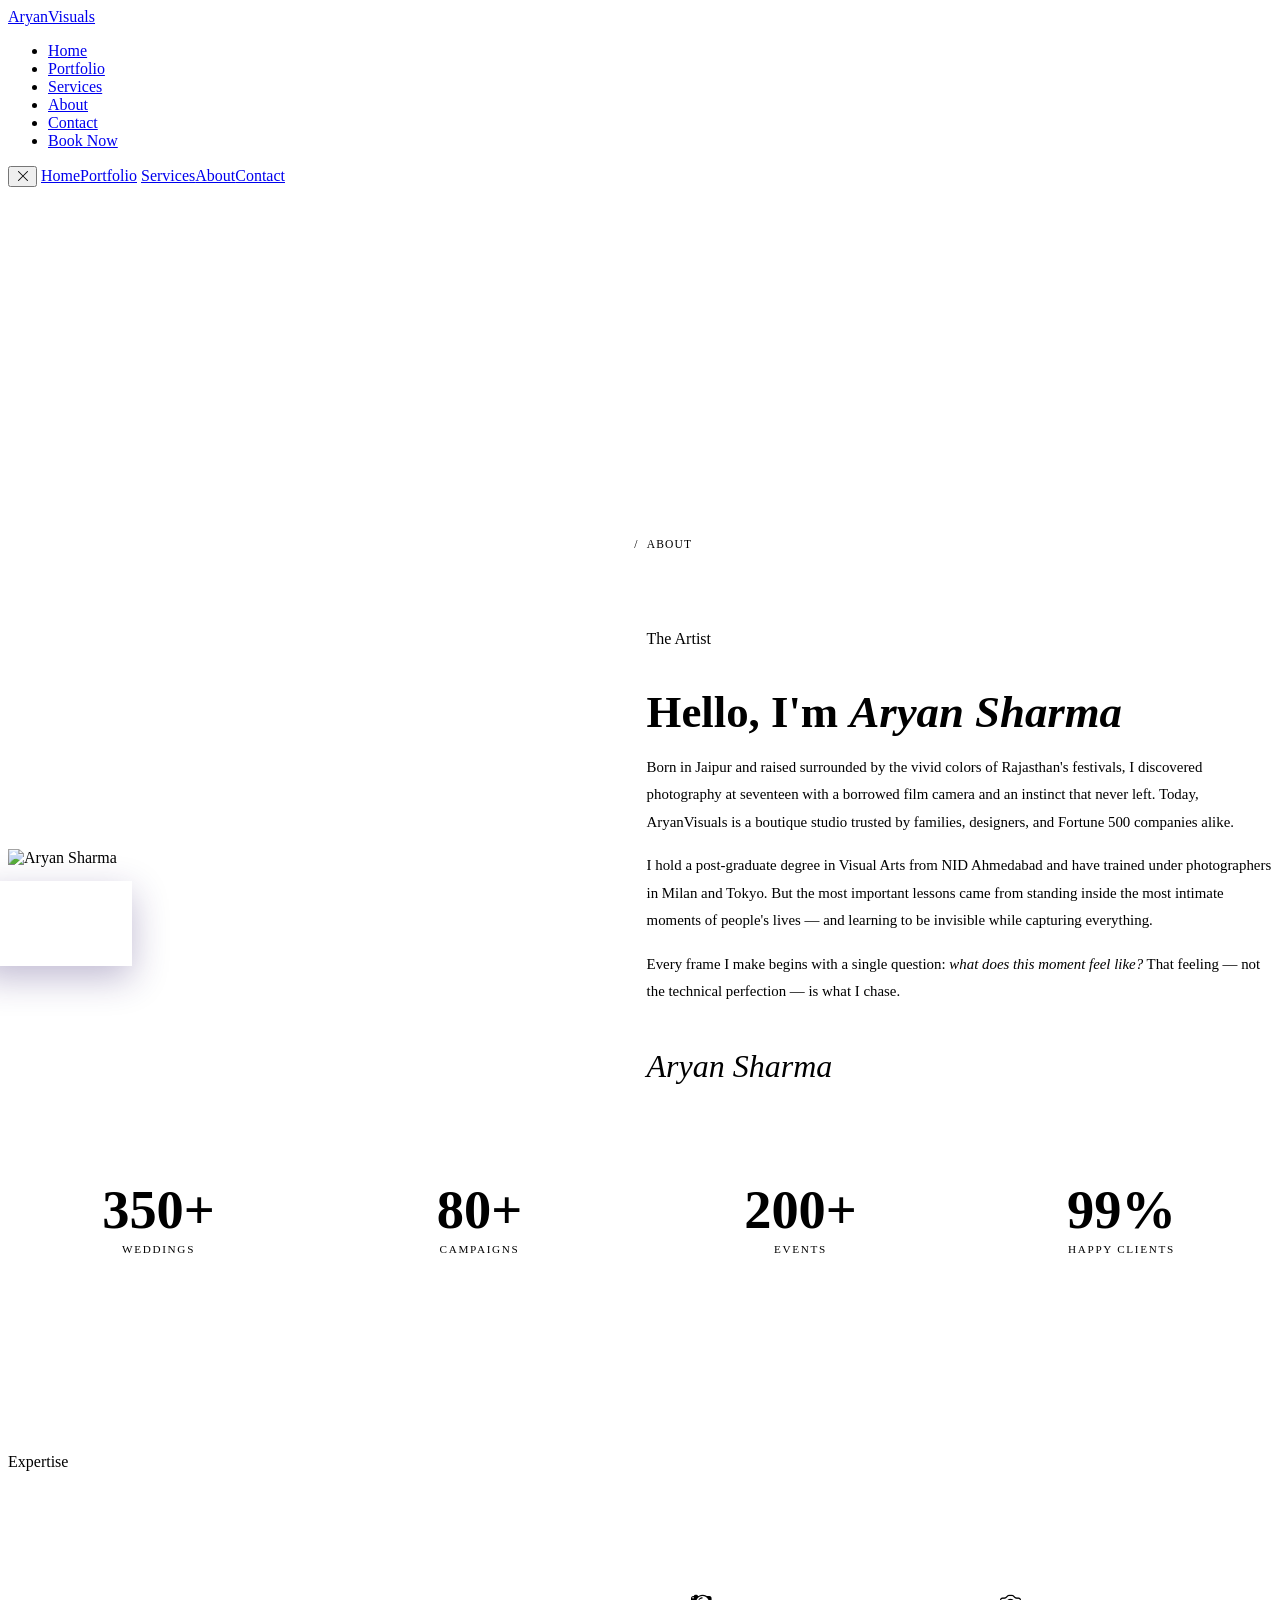
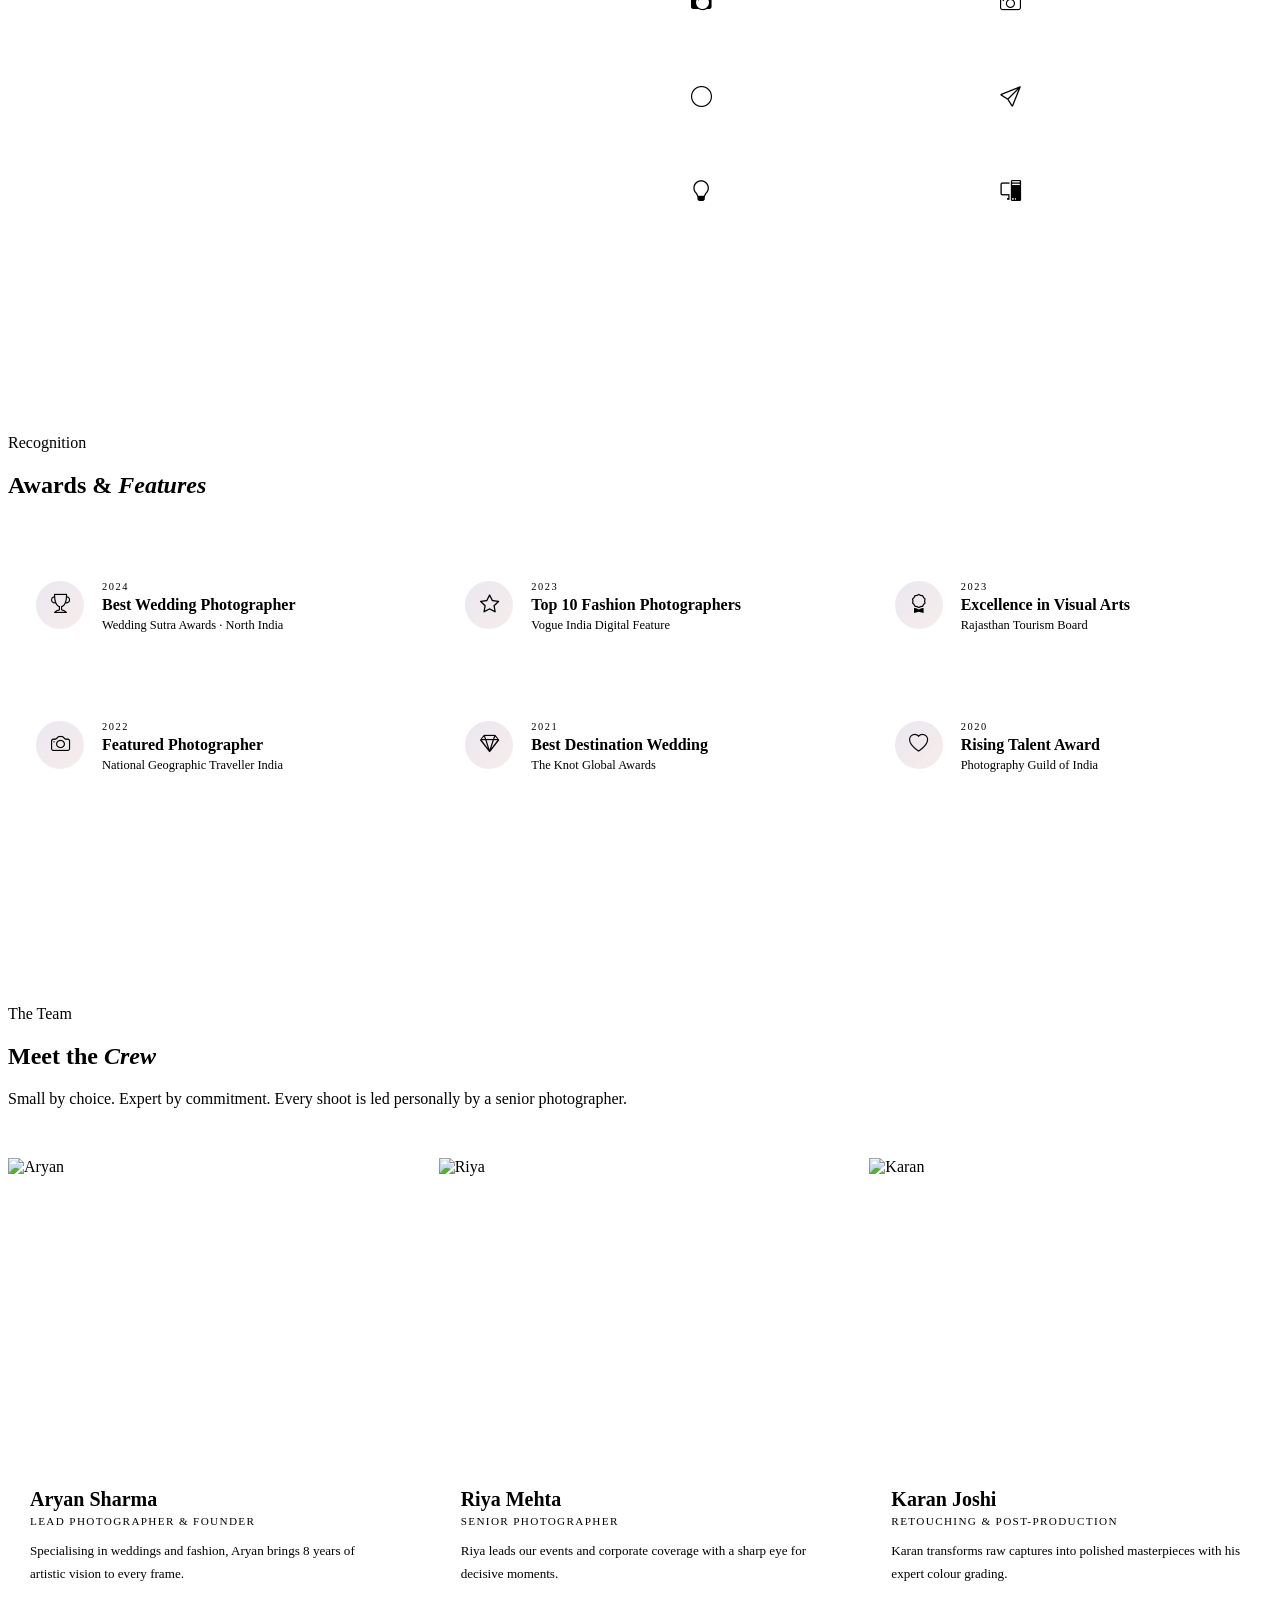
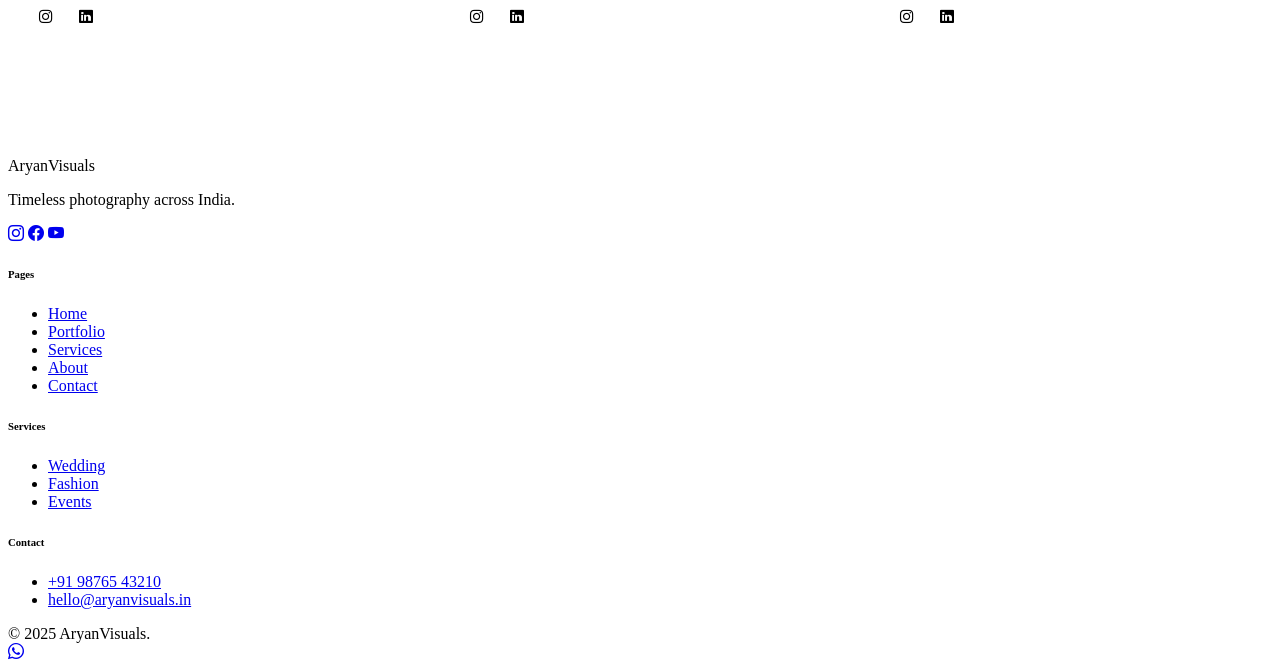
==== About.html @ 2bf503e8 "trendiges" ====
<!DOCTYPE html>
<html lang="en">
<head>
<meta charset="UTF-8"/><meta name="viewport" content="width=device-width,initial-scale=1"/>
<title>About — AryanVisuals</title>
<link rel="stylesheet" href="style.css"/>
<link href="https://cdn.jsdelivr.net/npm/bootstrap-icons@1.11.3/font/bootstrap-icons.min.css" rel="stylesheet"/>
<style>
.page-hero{padding:160px 0 80px;background:var(--grad);text-align:center;position:relative}
.page-hero h1{font-size:clamp(2.8rem,6vw,4.8rem);color:#fff;font-weight:700;margin-bottom:14px}
.page-hero p{color:rgba(255,255,255,.65);max-width:480px;margin:0 auto}
.breadcrumb-bar{display:flex;justify-content:center;gap:8px;margin-top:20px;font-size:.72rem;letter-spacing:.1em;text-transform:uppercase}
.breadcrumb-bar a{color:rgba(255,255,255,.5)}.breadcrumb-bar a:hover{color:var(--rose-lt)}
.breadcrumb-bar span{color:var(--rose-lt)}

/* About main */
.about-grid{display:grid;grid-template-columns:1fr 1.1fr;gap:70px;align-items:center}
.about-img-col{position:relative}
.about-main-img{width:100%;object-fit:cover;display:block}
.about-accent-box{
  position:absolute;bottom:-24px;right:-24px;
  width:160px;height:160px;
  border:2px solid var(--rose);z-index:-1;
}
.about-float-stat{
  position:absolute;top:32px;left:-28px;
  background:var(--violet);color:#fff;
  padding:18px 22px;box-shadow:0 12px 36px rgba(45,27,105,.3);
}
.float-num{font-family:'Cormorant Garamond',serif;font-size:2.4rem;font-weight:700;line-height:1;color:#fff}
.float-num span{color:var(--rose-lt)}
.float-lbl{font-size:.65rem;letter-spacing:.15em;text-transform:uppercase;color:rgba(255,255,255,.6)}
.about-text h2{font-size:clamp(2rem,3.5vw,3rem);margin-bottom:16px;color:var(--ink)}
.about-text h2 em{color:var(--violet2);font-style:italic}
.about-para{color:var(--muted);line-height:1.85;margin-bottom:16px;font-size:.93rem}
.about-sig{
  font-family:'Cormorant Garamond',serif;
  font-style:italic;font-size:2rem;color:var(--violet2);
  border-top:1px solid var(--border);padding-top:18px;margin-top:24px;
}

/* Stats band */
.stats-band{background:var(--champagne);padding:70px 0}
.stats-inner{display:grid;grid-template-columns:repeat(4,1fr);gap:20px}
.stat-box{text-align:center;padding:28px 16px}
.stat-num{
  font-family:'Cormorant Garamond',serif;
  font-size:3.4rem;font-weight:700;color:var(--violet);line-height:1;margin-bottom:6px;
}
.stat-num span{color:var(--rose)}
.stat-lbl{font-size:.7rem;letter-spacing:.15em;text-transform:uppercase;color:var(--muted)}

/* Skills */
.skills-section{background:var(--violet);padding:100px 0}
.skills-grid{display:grid;grid-template-columns:1fr 1fr;gap:60px;align-items:center;margin-top:50px}
.skill-item{margin-bottom:22px}
.skill-row{display:flex;justify-content:space-between;margin-bottom:8px;font-size:.8rem;color:rgba(255,255,255,.75)}
.skill-track{height:4px;background:rgba(255,255,255,.1);border-radius:2px;overflow:hidden}
.skill-fill{height:100%;background:linear-gradient(90deg,var(--rose),var(--rose-lt));border-radius:2px;width:0;transition:width 1.4s ease}
.gear-grid{display:grid;grid-template-columns:1fr 1fr;gap:16px}
.gear-card{
  background:rgba(255,255,255,.07);border:1px solid rgba(255,255,255,.1);
  padding:20px;display:flex;gap:14px;align-items:flex-start;
  transition:border-color .25s;
}
.gear-card:hover{border-color:var(--rose-lt)}
.gear-icon{font-size:1.3rem;color:var(--rose-lt);flex-shrink:0;margin-top:2px}
.gear-name{color:#fff;font-weight:600;font-size:.85rem;margin-bottom:2px}
.gear-desc{color:rgba(255,255,255,.45);font-size:.75rem;line-height:1.5}

/* Awards */
.awards-section{padding:100px 0}
.awards-grid{display:grid;grid-template-columns:repeat(3,1fr);gap:24px;margin-top:50px}
.award-card{
  padding:32px 28px;border:1px solid var(--border);
  display:flex;gap:18px;align-items:flex-start;
  transition:transform .3s,box-shadow .3s;
}
.award-card:hover{transform:translateY(-6px);box-shadow:0 16px 40px rgba(45,27,105,.1)}
.award-icon{
  width:48px;height:48px;border-radius:50%;
  background:linear-gradient(135deg,rgba(45,27,105,.1),rgba(200,131,122,.15));
  display:flex;align-items:center;justify-content:center;
  font-size:1.2rem;color:var(--violet2);flex-shrink:0;
}
.award-year{font-size:.65rem;letter-spacing:.15em;text-transform:uppercase;color:var(--rose);margin-bottom:4px}
.award-title{font-size:1rem;color:var(--ink);margin-bottom:4px;font-family:'Cormorant Garamond',serif;font-weight:600}
.award-org{font-size:.78rem;color:var(--muted)}

/* Team */
.team-section{background:var(--champagne);padding:100px 0}
.team-grid{display:grid;grid-template-columns:repeat(3,1fr);gap:28px;margin-top:50px}
.team-card{background:var(--white);overflow:hidden;transition:box-shadow .3s}
.team-card:hover{box-shadow:0 20px 50px rgba(45,27,105,.12)}
.team-img{height:280px;overflow:hidden}
.team-img img{width:100%;height:100%;object-fit:cover;object-position:top;transition:transform .5s}
.team-card:hover .team-img img{transform:scale(1.05)}
.team-info{padding:24px 22px}
.team-name{font-size:1.25rem;color:var(--ink);margin-bottom:4px}
.team-role{font-size:.7rem;letter-spacing:.12em;text-transform:uppercase;color:var(--rose);margin-bottom:10px;display:block}
.team-bio{font-size:.82rem;color:var(--muted);line-height:1.7;margin-bottom:16px}
.team-soc{display:flex;gap:8px}
.tsoc{
  width:32px;height:32px;border:1px solid var(--border);border-radius:50%;
  display:flex;align-items:center;justify-content:center;
  color:var(--muted);font-size:.85rem;transition:all .25s;
}
.tsoc:hover{background:var(--violet);color:#fff;border-color:var(--violet)}

@media(max-width:900px){
  .about-grid{grid-template-columns:1fr}
  .about-float-stat{display:none}
  .stats-inner,.awards-grid,.team-grid{grid-template-columns:1fr 1fr}
  .skills-grid{grid-template-columns:1fr}
}
@media(max-width:580px){
  .stats-inner,.awards-grid,.team-grid{grid-template-columns:1fr}
  .gear-grid{grid-template-columns:1fr}
}
</style>
</head>
<body>
<nav class="nav-wrap solid">
  <div class="nav-inner">
    <a href="index.html" class="nav-logo">Aryan<span>Visuals</span></a>
    <ul class="nav-links">
      <li><a href="index.html">Home</a></li><li><a href="portfolio.html">Portfolio</a></li>
      <li><a href="services.html">Services</a></li>
      <li><a href="about.html" class="active">About</a></li>
      <li><a href="contact.html">Contact</a></li>
      <li><a href="contact.html" class="nav-cta">Book Now</a></li>
    </ul>
    <div class="hamburger" id="ham"><span></span><span></span><span></span></div>
  </div>
</nav>
<div class="mobile-menu" id="mobileMenu">
  <button class="mobile-close" id="mobileClose"><i class="bi bi-x-lg"></i></button>
  <a href="index.html">Home</a><a href="portfolio.html">Portfolio</a>
  <a href="services.html">Services</a><a href="about.html">About</a><a href="contact.html">Contact</a>
</div>

<div class="page-hero">
  <div class="container">
    <h1>The <em style="color:var(--rose-lt);font-style:italic">Story</em> Behind the Lens</h1>
    <p>Passion-driven photography built on 8 years of trust and storytelling.</p>
    <div class="breadcrumb-bar"><a href="index.html">Home</a><span>/</span><span>About</span></div>
  </div>
</div>

<!-- ABOUT MAIN -->
<section class="section-pad">
  <div class="container">
    <div class="about-grid">
      <div class="about-img-col reveal">
        <div class="about-float-stat">
          <div class="float-num">8<span>+</span></div>
          <div class="float-lbl">Years of Craft</div>
        </div>
        <img class="about-main-img" src="https://images.unsplash.com/photo-1542038784456-1ea8e935640e?w=700&q=80" alt="Aryan Sharma"/>
        <div class="about-accent-box"></div>
      </div>
      <div class="about-text reveal">
        <span class="sec-eye">The Artist</span>
        <h2>Hello, I'm <em>Aryan Sharma</em></h2>
        <div class="sec-bar left"></div>
        <p class="about-para">
          Born in Jaipur and raised surrounded by the vivid colors of Rajasthan's festivals, I discovered photography at seventeen with a borrowed film camera and an instinct that never left. Today, AryanVisuals is a boutique studio trusted by families, designers, and Fortune 500 companies alike.
        </p>
        <p class="about-para">
          I hold a post-graduate degree in Visual Arts from NID Ahmedabad and have trained under photographers in Milan and Tokyo. But the most important lessons came from standing inside the most intimate moments of people's lives — and learning to be invisible while capturing everything.
        </p>
        <p class="about-para">
          Every frame I make begins with a single question: <em>what does this moment feel like?</em> That feeling — not the technical perfection — is what I chase.
        </p>
        <div class="about-sig">Aryan Sharma</div>
      </div>
    </div>
  </div>
</section>

<!-- STATS BAND -->
<div class="stats-band">
  <div class="container">
    <div class="stats-inner">
      <div class="stat-box reveal"><div class="stat-num">350<span>+</span></div><div class="stat-lbl">Weddings</div></div>
      <div class="stat-box reveal"><div class="stat-num">80<span>+</span></div><div class="stat-lbl">Campaigns</div></div>
      <div class="stat-box reveal"><div class="stat-num">200<span>+</span></div><div class="stat-lbl">Events</div></div>
      <div class="stat-box reveal"><div class="stat-num">99<span>%</span></div><div class="stat-lbl">Happy Clients</div></div>
    </div>
  </div>
</div>

<!-- SKILLS & GEAR -->
<section class="skills-section">
  <div class="container">
    <div class="text-center reveal">
      <span class="sec-eye" style="color:var(--rose-lt)">Expertise</span>
      <h2 class="sec-title" style="color:#fff">Skills & <em style="color:var(--rose-lt)">Gear</em></h2>
      <div class="sec-bar"></div>
    </div>
    <div class="skills-grid">
      <div class="reveal">
        <div class="skill-item">
          <div class="skill-row"><span>Wedding Photography</span><span>97%</span></div>
          <div class="skill-track"><div class="skill-fill" data-w="97"></div></div>
        </div>
        <div class="skill-item">
          <div class="skill-row"><span>Fashion Editorial</span><span>94%</span></div>
          <div class="skill-track"><div class="skill-fill" data-w="94"></div></div>
        </div>
        <div class="skill-item">
          <div class="skill-row"><span>Event Coverage</span><span>96%</span></div>
          <div class="skill-track"><div class="skill-fill" data-w="96"></div></div>
        </div>
        <div class="skill-item">
          <div class="skill-row"><span>Post-Processing / Retouching</span><span>92%</span></div>
          <div class="skill-track"><div class="skill-fill" data-w="92"></div></div>
        </div>
        <div class="skill-item">
          <div class="skill-row"><span>Drone Cinematography</span><span>88%</span></div>
          <div class="skill-track"><div class="skill-fill" data-w="88"></div></div>
        </div>
      </div>
      <div class="reveal">
        <div class="gear-grid">
          <div class="gear-card"><i class="bi bi-camera2 gear-icon"></i><div><div class="gear-name">Sony A7R V</div><div class="gear-desc">61MP full-frame mirrorless, primary body</div></div></div>
          <div class="gear-card"><i class="bi bi-camera gear-icon"></i><div><div class="gear-name">Fuji GFX 100S</div><div class="gear-desc">102MP medium format for fashion work</div></div></div>
          <div class="gear-card"><i class="bi bi-circle gear-icon"></i><div><div class="gear-name">Prime Lenses</div><div class="gear-desc">35mm, 50mm, 85mm, 135mm f/1.4 & f/1.8</div></div></div>
          <div class="gear-card"><i class="bi bi-send gear-icon"></i><div><div class="gear-name">DJI Mavic 3 Pro</div><div class="gear-desc">Hasselblad sensor drone for aerials</div></div></div>
          <div class="gear-card"><i class="bi bi-lightbulb gear-icon"></i><div><div class="gear-name">Profoto B10+</div><div class="gear-desc">Studio & location strobe lighting</div></div></div>
          <div class="gear-card"><i class="bi bi-pc-display gear-icon"></i><div><div class="gear-name">Mac Studio</div><div class="gear-desc">Lightroom + Capture One + Photoshop</div></div></div>
        </div>
      </div>
    </div>
  </div>
</section>

<!-- AWARDS -->
<section class="awards-section">
  <div class="container">
    <div class="text-center reveal">
      <span class="sec-eye">Recognition</span>
      <h2 class="sec-title">Awards & <em>Features</em></h2>
      <div class="sec-bar"></div>
    </div>
    <div class="awards-grid">
      <div class="award-card reveal">
        <div class="award-icon"><i class="bi bi-trophy"></i></div>
        <div><div class="award-year">2024</div><div class="award-title">Best Wedding Photographer</div><div class="award-org">Wedding Sutra Awards · North India</div></div>
      </div>
      <div class="award-card reveal">
        <div class="award-icon"><i class="bi bi-star"></i></div>
        <div><div class="award-year">2023</div><div class="award-title">Top 10 Fashion Photographers</div><div class="award-org">Vogue India Digital Feature</div></div>
      </div>
      <div class="award-card reveal">
        <div class="award-icon"><i class="bi bi-award"></i></div>
        <div><div class="award-year">2023</div><div class="award-title">Excellence in Visual Arts</div><div class="award-org">Rajasthan Tourism Board</div></div>
      </div>
      <div class="award-card reveal">
        <div class="award-icon"><i class="bi bi-camera"></i></div>
        <div><div class="award-year">2022</div><div class="award-title">Featured Photographer</div><div class="award-org">National Geographic Traveller India</div></div>
      </div>
      <div class="award-card reveal">
        <div class="award-icon"><i class="bi bi-gem"></i></div>
        <div><div class="award-year">2021</div><div class="award-title">Best Destination Wedding</div><div class="award-org">The Knot Global Awards</div></div>
      </div>
      <div class="award-card reveal">
        <div class="award-icon"><i class="bi bi-heart"></i></div>
        <div><div class="award-year">2020</div><div class="award-title">Rising Talent Award</div><div class="award-org">Photography Guild of India</div></div>
      </div>
    </div>
  </div>
</section>

<!-- TEAM -->
<section class="team-section">
  <div class="container">
    <div class="text-center reveal">
      <span class="sec-eye">The Team</span>
      <h2 class="sec-title">Meet the <em>Crew</em></h2>
      <div class="sec-bar"></div>
      <p class="sec-sub mx">Small by choice. Expert by commitment. Every shoot is led personally by a senior photographer.</p>
    </div>
    <div class="team-grid">
      <div class="team-card reveal">
        <div class="team-img"><img src="https://images.unsplash.com/photo-1542038784456-1ea8e935640e?w=500&q=80" alt="Aryan"/></div>
        <div class="team-info">
          <h4 class="team-name">Aryan Sharma</h4>
          <span class="team-role">Lead Photographer & Founder</span>
          <p class="team-bio">Specialising in weddings and fashion, Aryan brings 8 years of artistic vision to every frame.</p>
          <div class="team-soc">
            <a href="#" class="tsoc"><i class="bi bi-instagram"></i></a>
            <a href="#" class="tsoc"><i class="bi bi-linkedin"></i></a>
          </div>
        </div>
      </div>
      <div class="team-card reveal">
        <div class="team-img"><img src="https://images.unsplash.com/photo-1494790108377-be9c29b29330?w=500&q=80" alt="Riya"/></div>
        <div class="team-info">
          <h4 class="team-name">Riya Mehta</h4>
          <span class="team-role">Senior Photographer</span>
          <p class="team-bio">Riya leads our events and corporate coverage with a sharp eye for decisive moments.</p>
          <div class="team-soc">
            <a href="#" class="tsoc"><i class="bi bi-instagram"></i></a>
            <a href="#" class="tsoc"><i class="bi bi-linkedin"></i></a>
          </div>
        </div>
      </div>
      <div class="team-card reveal">
        <div class="team-img"><img src="https://images.unsplash.com/photo-1531746020798-e6953c6e8e04?w=500&q=80" alt="Karan"/></div>
        <div class="team-info">
          <h4 class="team-name">Karan Joshi</h4>
          <span class="team-role">Retouching & Post-Production</span>
          <p class="team-bio">Karan transforms raw captures into polished masterpieces with his expert colour grading.</p>
          <div class="team-soc">
            <a href="#" class="tsoc"><i class="bi bi-instagram"></i></a>
            <a href="#" class="tsoc"><i class="bi bi-linkedin"></i></a>
          </div>
        </div>
      </div>
    </div>
  </div>
</section>

<footer class="site-footer">
  <div class="footer-inner">
    <div class="footer-cols">
      <div class="footer-col">
        <div class="footer-brand">Aryan<span>Visuals</span></div>
        <p class="footer-desc">Timeless photography across India.</p>
        <div class="footer-socials">
          <a href="#" class="fsoc"><i class="bi bi-instagram"></i></a>
          <a href="#" class="fsoc"><i class="bi bi-facebook"></i></a>
          <a href="#" class="fsoc"><i class="bi bi-youtube"></i></a>
        </div>
      </div>
      <div class="footer-col"><h6>Pages</h6><ul>
        <li><a href="index.html">Home</a></li><li><a href="portfolio.html">Portfolio</a></li>
        <li><a href="services.html">Services</a></li><li><a href="about.html">About</a></li><li><a href="contact.html">Contact</a></li>
      </ul></div>
      <div class="footer-col"><h6>Services</h6><ul>
        <li><a href="services.html">Wedding</a></li><li><a href="services.html">Fashion</a></li><li><a href="services.html">Events</a></li>
      </ul></div>
      <div class="footer-col"><h6>Contact</h6><ul>
        <li><a href="tel:+919876543210">+91 98765 43210</a></li>
        <li><a href="mailto:hello@aryanvisuals.in">hello@aryanvisuals.in</a></li>
      </ul></div>
    </div>
    <div class="footer-bottom"><span>© 2025 AryanVisuals.</span></div>
  </div>
</footer>
<a href="https://wa.me/919876543210" target="_blank" class="wa-fab"><i class="bi bi-whatsapp"></i></a>

<script>
document.getElementById('ham').onclick=()=>document.getElementById('mobileMenu').classList.add('open');
document.getElementById('mobileClose').onclick=()=>document.getElementById('mobileMenu').classList.remove('open');

// Skill bars on scroll
const fills=document.querySelectorAll('.skill-fill');
const sf=new IntersectionObserver(es=>{
  es.forEach(e=>{if(e.isIntersecting){e.target.style.width=e.target.dataset.w+'%';sf.unobserve(e.target)}});
},{threshold:.3});
fills.forEach(f=>sf.observe(f));

const ro=new IntersectionObserver(es=>{es.forEach(e=>{if(e.isIntersecting){e.target.classList.add('visible');ro.unobserve(e.target)}})},{threshold:.1});
document.querySelectorAll('.reveal').forEach(r=>ro.observe(r));
</script>
</body>
</html>
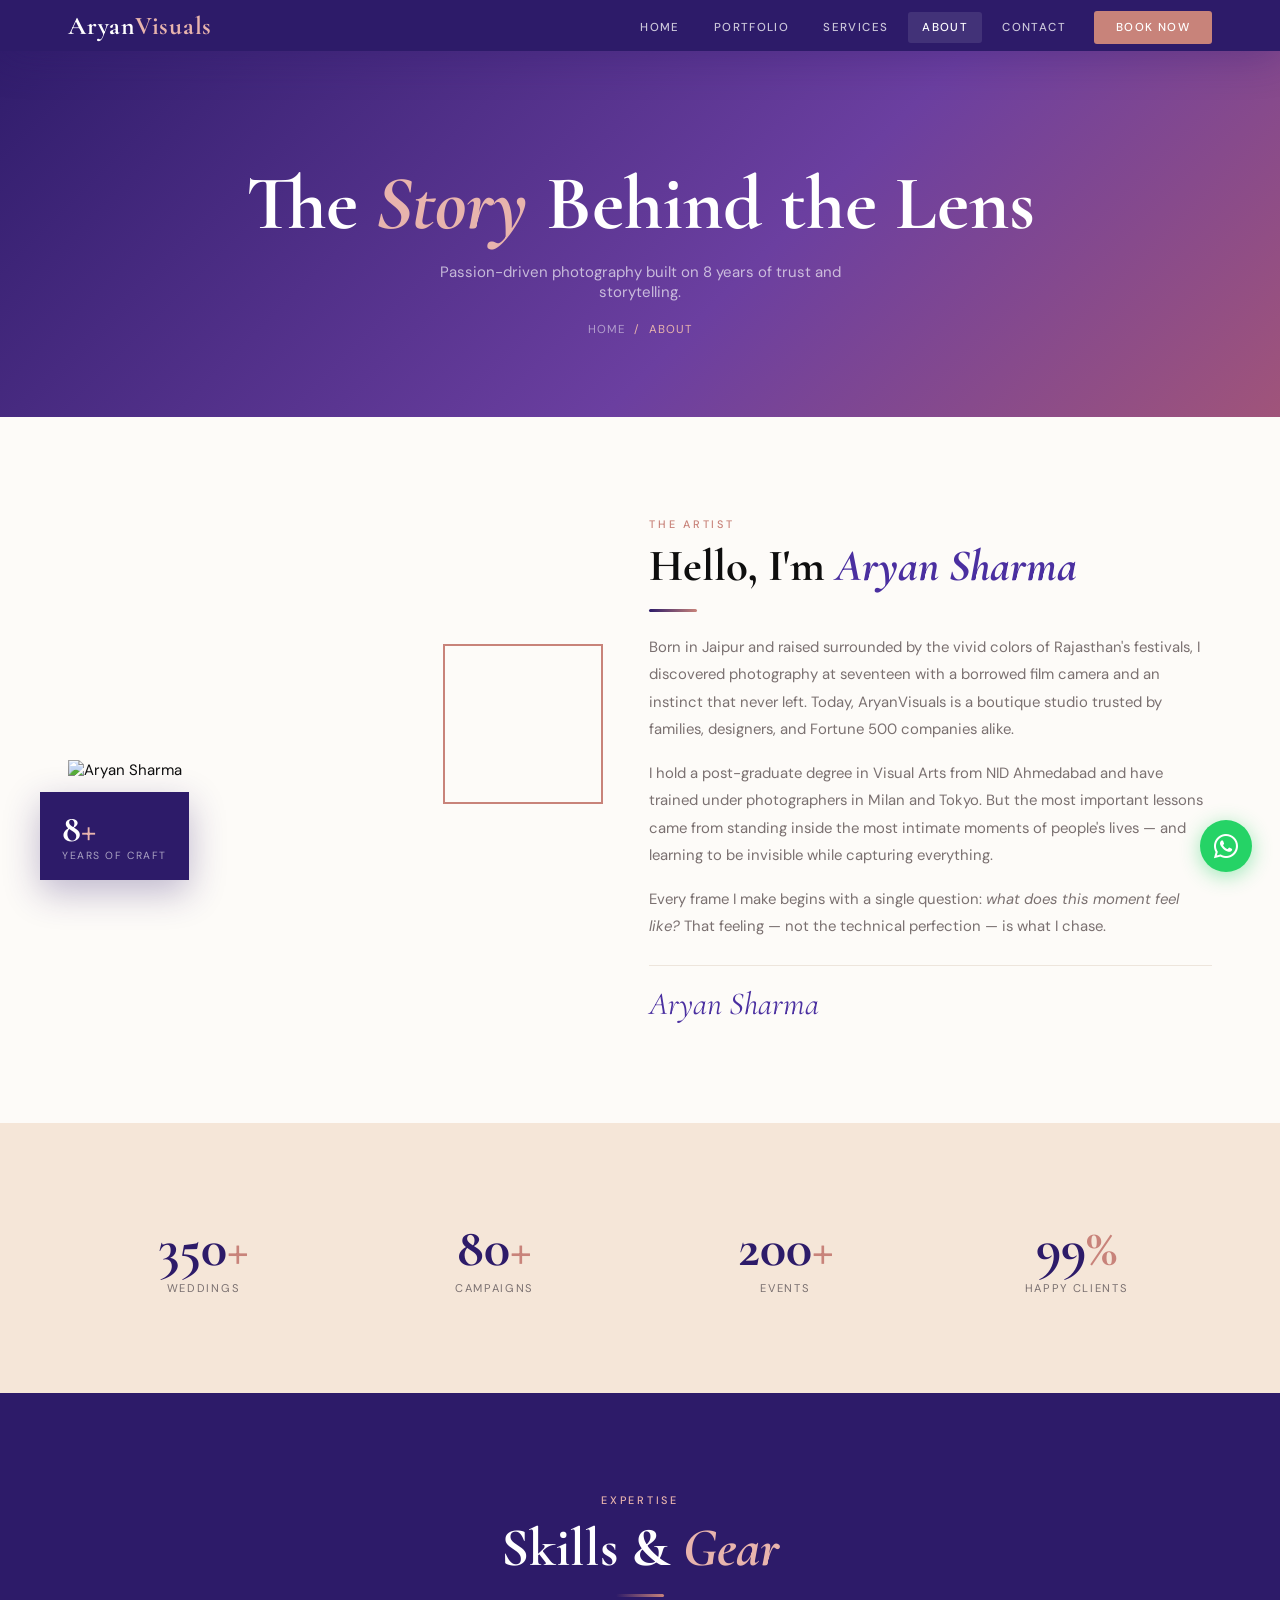
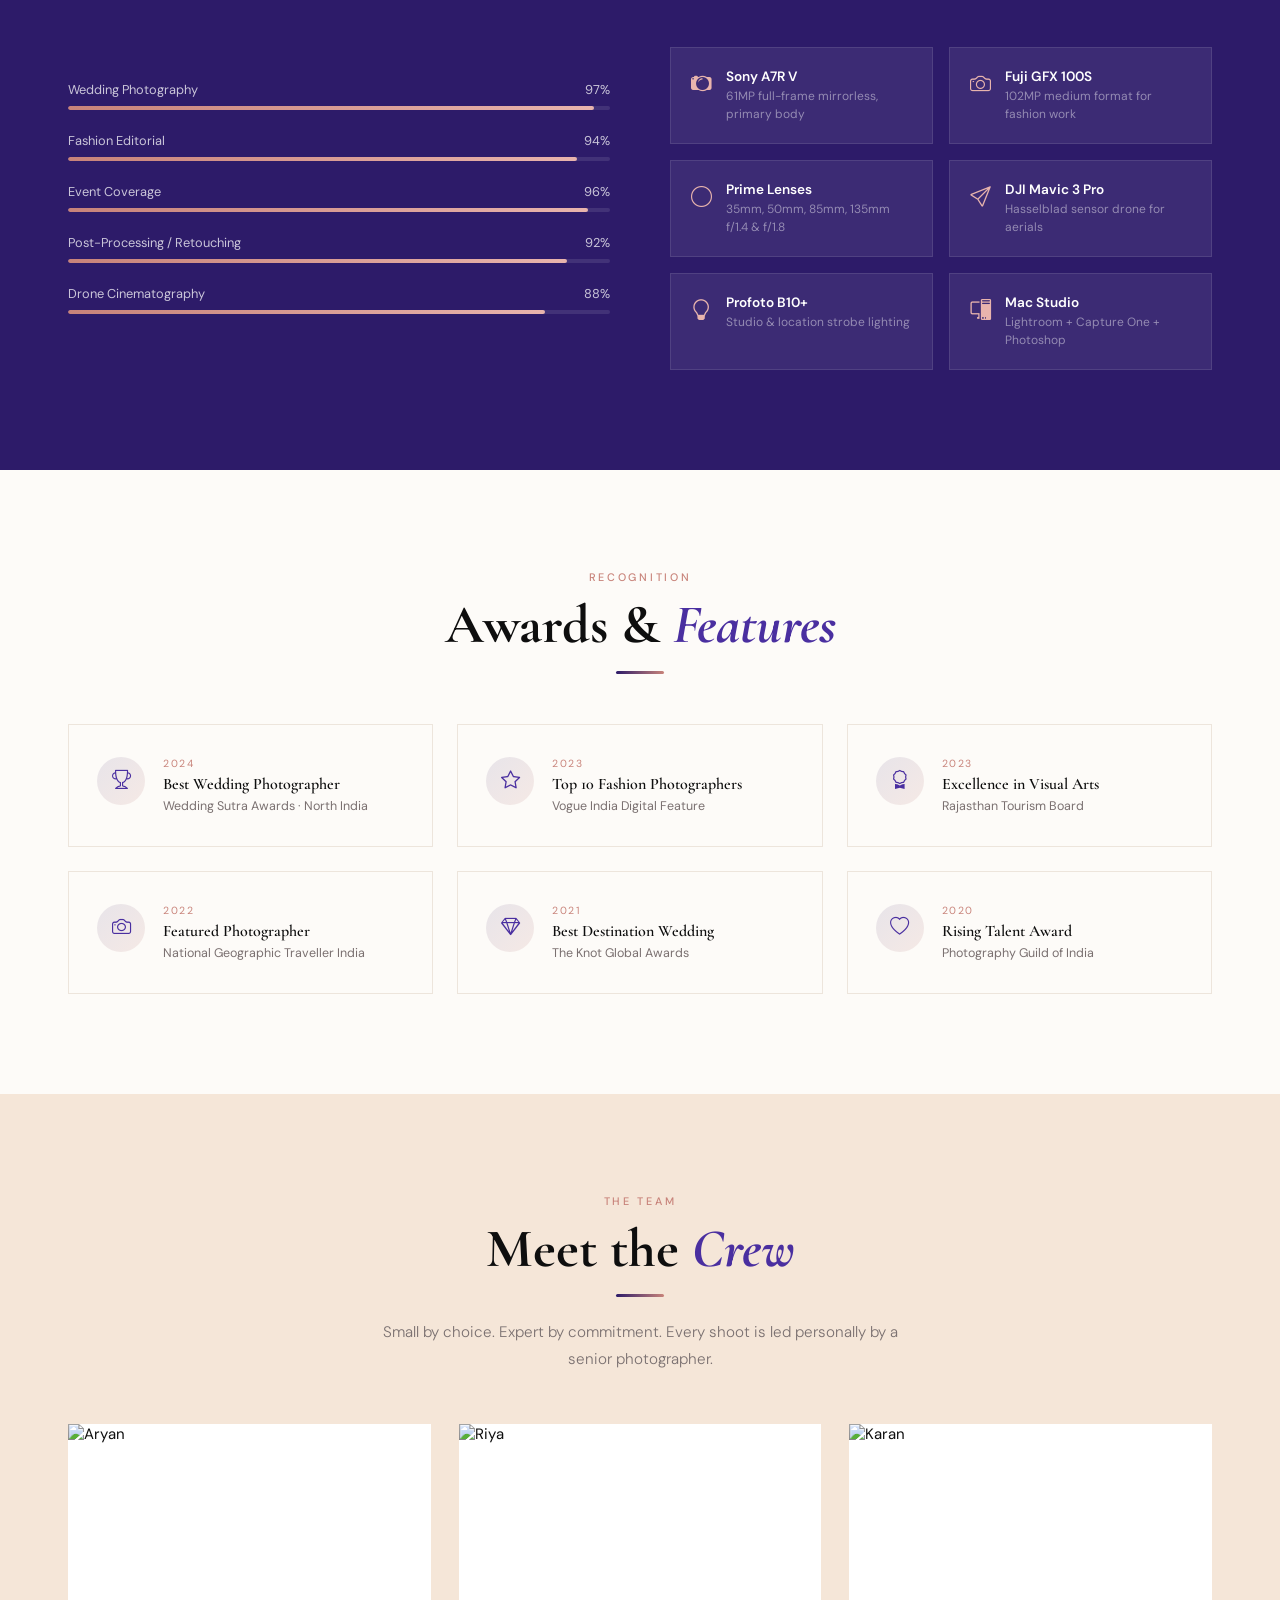
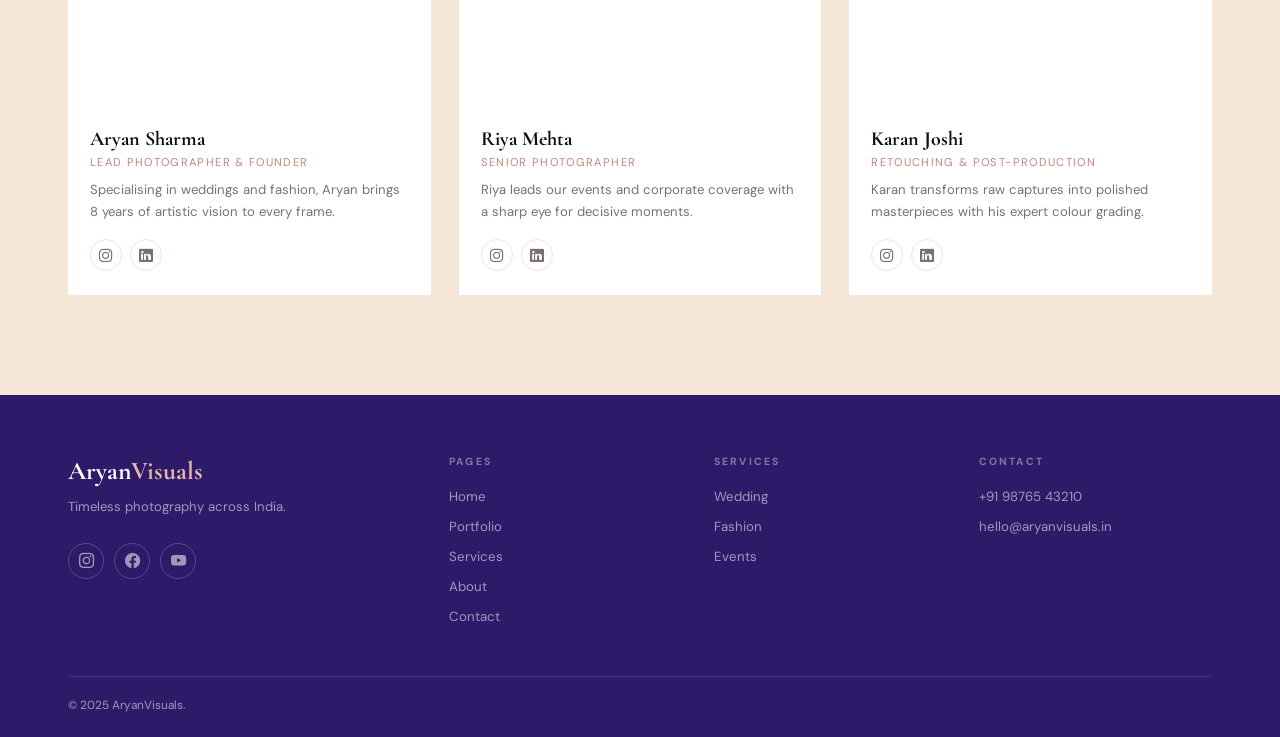
==== commit 8c56f572: "tred" ====
--- a/About.html
+++ b/About.html
@@ -3,7 +3,9 @@
 <head>
 <meta charset="UTF-8"/><meta name="viewport" content="width=device-width,initial-scale=1"/>
 <title>About — AryanVisuals</title>
-<link rel="stylesheet" href="style.css"/>
+
+
+<link rel="stylesheet" href="./css/Style.css">
 <link href="https://cdn.jsdelivr.net/npm/bootstrap-icons@1.11.3/font/bootstrap-icons.min.css" rel="stylesheet"/>
 <style>
 .page-hero{padding:160px 0 80px;background:var(--grad);text-align:center;position:relative}
--- a/css/Style.css
+++ b/css/Style.css
@@ -0,0 +1,218 @@
+/* ════════════════════════════════════════════════════
+   ARYAN VISUALS — SHARED STYLESHEET
+   Palette: Deep Violet · Rose Gold · Champagne · Ink
+   ════════════════════════════════════════════════════ */
+@import url('https://fonts.googleapis.com/css2?family=Cormorant+Garamond:ital,wght@0,400;0,600;0,700;1,400;1,600&family=DM+Sans:wght@300;400;500;600&display=swap');
+
+:root {
+  --violet:   #2D1B69;   /* deep royal violet */
+  --violet2:  #4A2FA0;   /* mid violet */
+  --rose:     #C8837A;   /* dusty rose-gold */
+  --rose-lt:  #E8B4AD;
+  --champagne:#F5E6D8;
+  --ink:      #0E0E0E;
+  --white:    #FFFFFF;
+  --off-white:#FDFBF8;
+  --muted:    #7A7070;
+  --border:   #EDE5DC;
+  --card:     #FFFFFF;
+  --grad: linear-gradient(135deg, var(--violet) 0%, #6B3FA0 60%, #A0547A 100%);
+}
+
+*,*::before,*::after{box-sizing:border-box;margin:0;padding:0}
+html{scroll-behavior:smooth}
+body{
+  font-family:'DM Sans',sans-serif;
+  font-size:15px;
+  color:var(--ink);
+  background:var(--off-white);
+  overflow-x:hidden;
+}
+h1,h2,h3,h4,h5{font-family:'Cormorant Garamond',serif;line-height:1.15}
+a{text-decoration:none;color:inherit}
+img{max-width:100%;display:block}
+
+/* ── NAVBAR ─────────────────────────────────── */
+.nav-wrap{
+  position:fixed;top:0;left:0;right:0;z-index:1000;
+  padding:18px 0;
+  transition:all .4s ease;
+}
+.nav-wrap.solid{
+  background:var(--violet);
+  padding:10px 0;
+  box-shadow:0 4px 40px rgba(45,27,105,.35);
+}
+.nav-inner{
+  display:flex;align-items:center;justify-content:space-between;
+  max-width:1200px;margin:0 auto;padding:0 28px;
+}
+.nav-logo{
+  font-family:'Cormorant Garamond',serif;
+  font-size:1.6rem;font-weight:700;
+  color:var(--white);letter-spacing:.03em;
+}
+.nav-logo span{color:var(--rose-lt)}
+.nav-links{display:flex;align-items:center;gap:6px;list-style:none}
+.nav-links a{
+  font-size:.72rem;font-weight:500;
+  letter-spacing:.12em;text-transform:uppercase;
+  color:rgba(255,255,255,.75);
+  padding:8px 14px;border-radius:3px;
+  transition:color .25s,background .25s;
+}
+.nav-links a:hover,.nav-links a.active{
+  color:#fff;background:rgba(255,255,255,.1);
+}
+.nav-links .nav-cta{
+  background:var(--rose);color:var(--white) !important;
+  padding:9px 22px !important;margin-left:8px;
+  transition:background .25s,transform .2s !important;
+}
+.nav-links .nav-cta:hover{background:var(--rose-lt);color:var(--ink) !important;transform:translateY(-2px)}
+.hamburger{display:none;flex-direction:column;gap:5px;cursor:pointer;padding:4px}
+.hamburger span{width:24px;height:2px;background:#fff;border-radius:2px;transition:all .3s}
+.mobile-menu{
+  display:none;position:fixed;inset:0;background:var(--violet);
+  flex-direction:column;align-items:center;justify-content:center;
+  gap:28px;z-index:999;
+}
+.mobile-menu.open{display:flex}
+.mobile-menu a{
+  font-family:'Cormorant Garamond',serif;font-size:2.4rem;
+  color:rgba(255,255,255,.8);letter-spacing:.04em;
+  transition:color .2s;
+}
+.mobile-menu a:hover{color:var(--rose-lt)}
+.mobile-close{
+  position:absolute;top:24px;right:28px;
+  background:none;border:none;color:#fff;font-size:2rem;cursor:pointer;
+}
+
+/* ── BUTTONS ─────────────────────────────────── */
+.btn-primary-v{
+  display:inline-block;
+  background:var(--grad);color:#fff;
+  font-family:'DM Sans',sans-serif;font-weight:600;
+  font-size:.78rem;letter-spacing:.12em;text-transform:uppercase;
+  padding:15px 40px;border:none;cursor:pointer;
+  transition:transform .25s,box-shadow .25s;
+  position:relative;overflow:hidden;
+}
+.btn-primary-v::after{
+  content:'';position:absolute;inset:0;
+  background:rgba(255,255,255,.0);transition:background .25s;
+}
+.btn-primary-v:hover{transform:translateY(-3px);box-shadow:0 12px 36px rgba(45,27,105,.4)}
+.btn-primary-v:hover::after{background:rgba(255,255,255,.08)}
+.btn-outline-v{
+  display:inline-block;
+  border:1.5px solid var(--violet);color:var(--violet);
+  font-family:'DM Sans',sans-serif;font-weight:600;
+  font-size:.78rem;letter-spacing:.12em;text-transform:uppercase;
+  padding:14px 38px;cursor:pointer;
+  transition:all .25s;
+}
+.btn-outline-v:hover{background:var(--violet);color:#fff}
+.btn-rose{
+  display:inline-block;
+  background:var(--rose);color:#fff;
+  font-family:'DM Sans',sans-serif;font-weight:600;
+  font-size:.78rem;letter-spacing:.12em;text-transform:uppercase;
+  padding:15px 40px;border:none;cursor:pointer;
+  transition:all .25s;
+}
+.btn-rose:hover{background:#b57068;transform:translateY(-2px)}
+
+/* ── SECTION TITLES ──────────────────────────── */
+.sec-eye{
+  font-size:.68rem;letter-spacing:.25em;text-transform:uppercase;
+  color:var(--rose);font-family:'DM Sans',sans-serif;font-weight:500;
+  margin-bottom:10px;display:block;
+}
+.sec-title{
+  font-size:clamp(2.2rem,4.5vw,3.4rem);font-weight:700;
+  color:var(--ink);margin-bottom:14px;
+}
+.sec-title em{color:var(--violet2);font-style:italic}
+.sec-bar{
+  width:48px;height:3px;margin:0 auto 22px;
+  background:linear-gradient(90deg,var(--violet),var(--rose));
+  border-radius:2px;
+}
+.sec-bar.left{margin-left:0}
+.sec-sub{color:var(--muted);font-weight:300;font-size:.95rem;max-width:540px;line-height:1.8}
+.sec-sub.mx{margin:0 auto}
+
+/* ── FOOTER ──────────────────────────────────── */
+.site-footer{
+  background:var(--violet);
+  padding:60px 0 24px;color:rgba(255,255,255,.55);
+}
+.footer-inner{max-width:1200px;margin:0 auto;padding:0 28px}
+.footer-brand{
+  font-family:'Cormorant Garamond',serif;
+  font-size:1.6rem;font-weight:700;color:#fff;margin-bottom:10px;
+}
+.footer-brand span{color:var(--rose-lt)}
+.footer-desc{font-size:.82rem;max-width:250px;margin-bottom:24px;line-height:1.7}
+.footer-cols{display:grid;grid-template-columns:1.5fr 1fr 1fr 1fr;gap:32px;margin-bottom:40px}
+.footer-col h6{
+  font-family:'DM Sans',sans-serif;
+  font-size:.65rem;letter-spacing:.2em;text-transform:uppercase;
+  color:rgba(255,255,255,.4);margin-bottom:18px;
+}
+.footer-col ul{list-style:none;padding:0}
+.footer-col ul li{margin-bottom:10px}
+.footer-col ul li a{color:rgba(255,255,255,.55);font-size:.83rem;transition:color .2s}
+.footer-col ul li a:hover{color:var(--rose-lt)}
+.footer-socials{display:flex;gap:10px;margin-top:20px}
+.fsoc{
+  width:36px;height:36px;border:1px solid rgba(255,255,255,.2);
+  display:flex;align-items:center;justify-content:center;
+  color:rgba(255,255,255,.55);font-size:.95rem;border-radius:50%;
+  transition:all .25s;
+}
+.fsoc:hover{background:var(--rose);border-color:var(--rose);color:#fff}
+.footer-bottom{
+  border-top:1px solid rgba(255,255,255,.1);padding-top:20px;
+  display:flex;flex-wrap:wrap;gap:10px;
+  justify-content:space-between;font-size:.74rem;
+}
+.footer-bottom a{color:var(--rose-lt)}
+
+/* WhatsApp FAB */
+.wa-fab{
+  position:fixed;bottom:28px;right:28px;
+  width:52px;height:52px;border-radius:50%;
+  background:#25D366;color:#fff;
+  display:flex;align-items:center;justify-content:center;
+  font-size:1.5rem;z-index:9000;
+  box-shadow:0 4px 20px rgba(37,211,102,.45);
+  transition:transform .25s;
+}
+.wa-fab:hover{transform:scale(1.12);color:#fff}
+
+/* ── UTILITIES ───────────────────────────────── */
+.container{max-width:1200px;margin:0 auto;padding:0 28px}
+.section-pad{padding:100px 0}
+.text-center{text-align:center}
+.text-violet{color:var(--violet)}
+.text-rose{color:var(--rose)}
+.reveal{
+  opacity:0;transform:translateY(32px);
+  transition:opacity .7s ease,transform .7s ease;
+}
+.reveal.visible{opacity:1;transform:none}
+
+/* ── RESPONSIVE ──────────────────────────────── */
+@media(max-width:900px){
+  .footer-cols{grid-template-columns:1fr 1fr}
+  .hamburger{display:flex}
+  .nav-links{display:none}
+}
+@media(max-width:600px){
+  .section-pad{padding:64px 0}
+  .footer-cols{grid-template-columns:1fr}
+  .container{padding:0 18px}
+}
